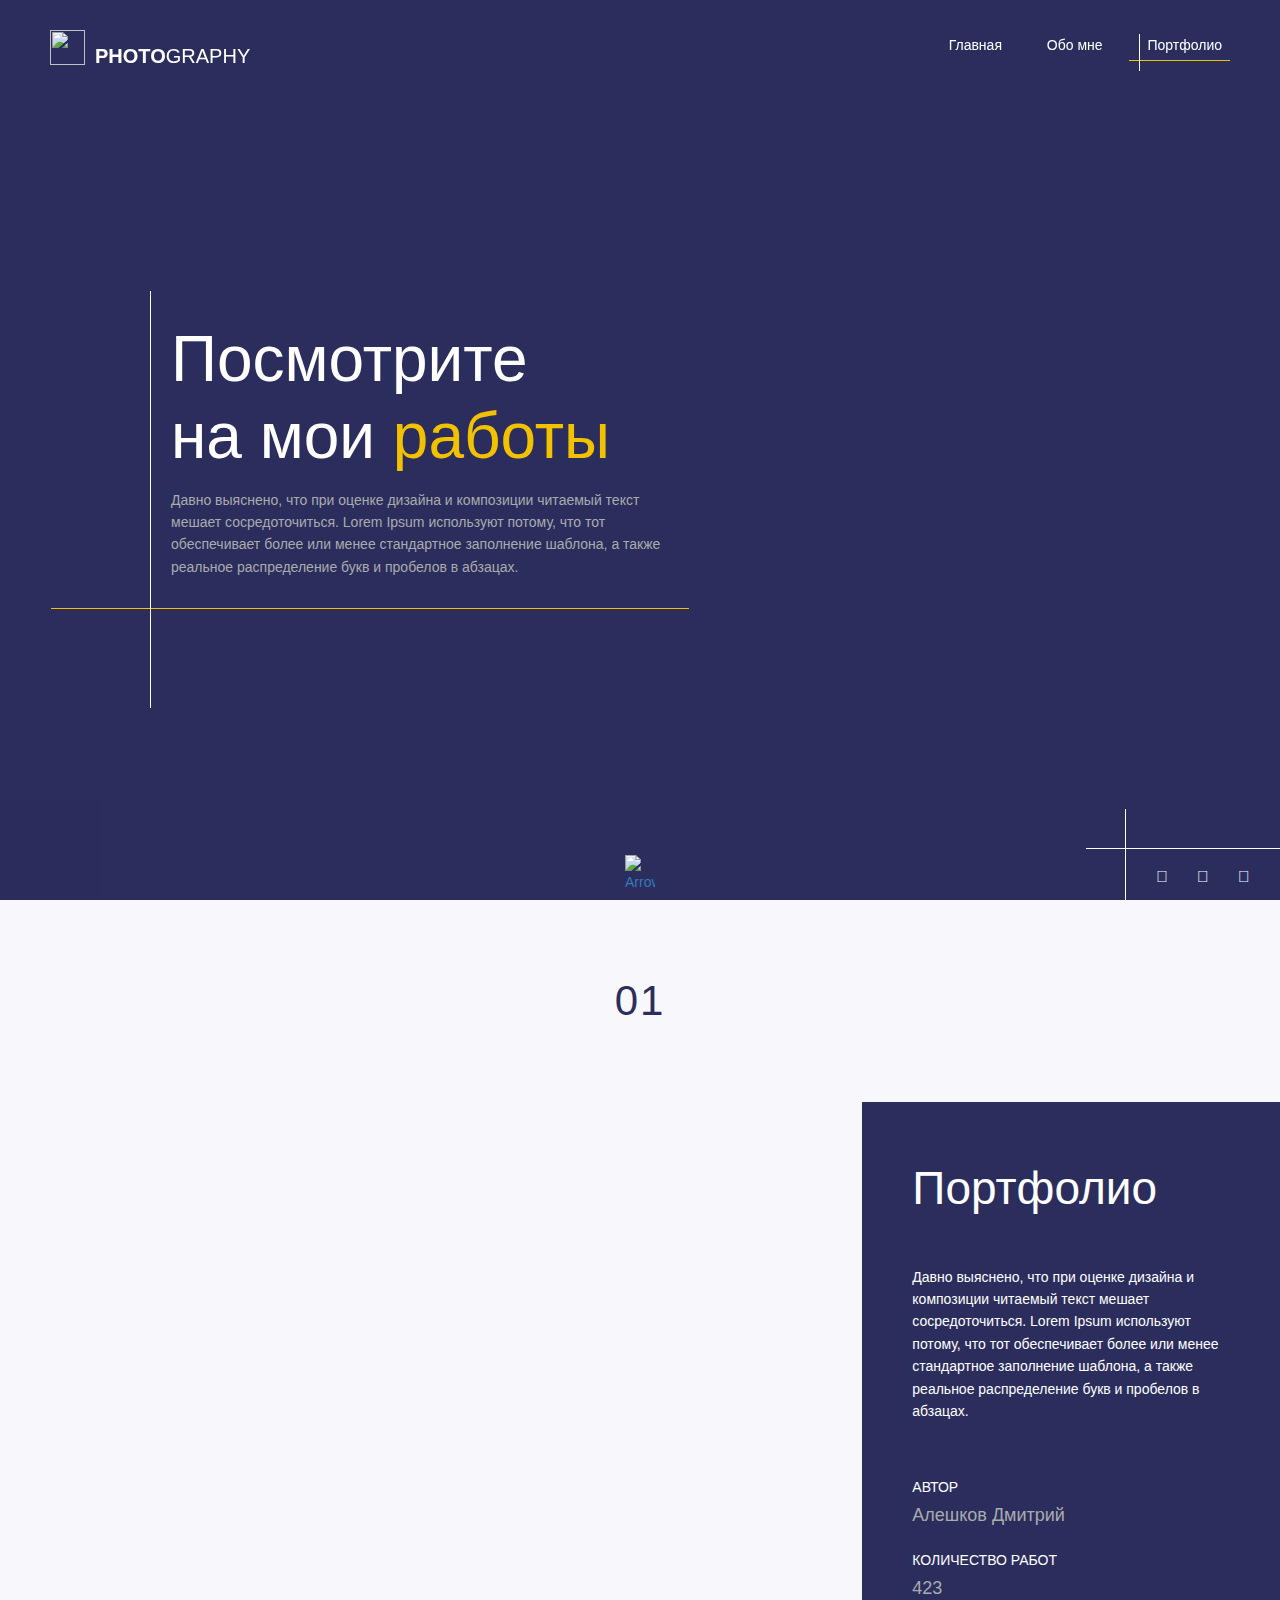
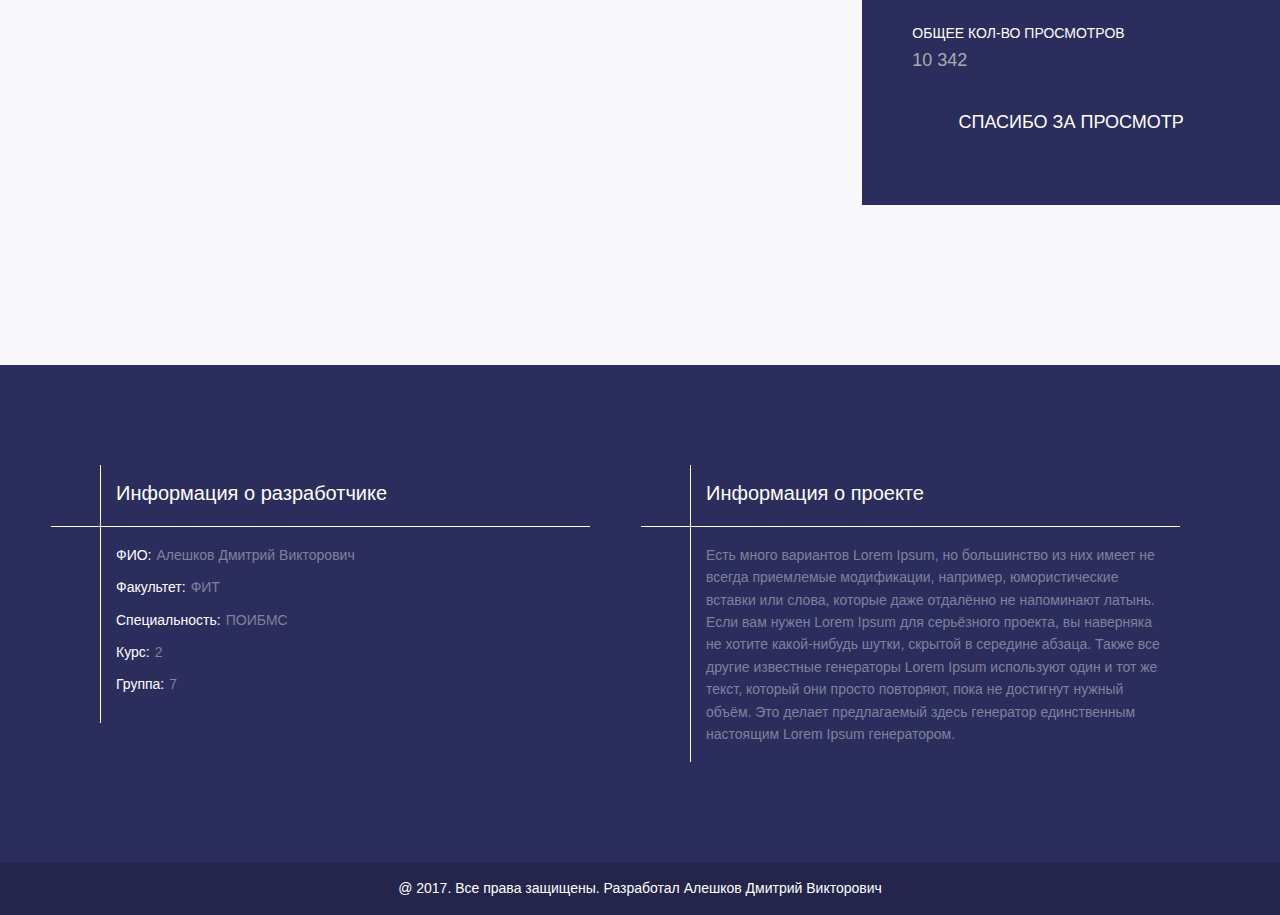
==== portfolio.html @ 5806a096 "fix v.1.0" ====
<!DOCTYPE html>
<html lang="en">
<head>
    <meta charset="UTF-8">
    <meta name="viewport"
          content="width=device-width, user-scalable=no, initial-scale=1.0, maximum-scale=1.0, minimum-scale=1.0">
    <meta http-equiv="X-UA-Compatible" content="ie=edge">
    <title>Photography - Портфолио</title>
<link href="./css/common.css" rel="stylesheet"><link href="./css/portfolio.css" rel="stylesheet"></head>
<body>

    <nav class="nav-menu-mobile">
        <ul id="nav-menu-mobile" class="menu top-nav top-nav-mobile">
            <li class="top-nav__item top-nav-mobile__item"><a class="top-nav__link top-nav-mobile__link" href="/photography">Главная</a></li>
            <li class="top-nav__item top-nav-mobile__item"><a class="top-nav__link top-nav-mobile__link" href="/photography/about-me.html">Обо мне</a></li>
            <li class="top-nav__item top-nav-mobile__item"><a class="top-nav__link top-nav-mobile__link active" href="/photography/portfolio.html">Портфолио</a></li>
        </ul>
    </nav>

    <div class="wrapper">
        <header class="top-line">
            <div class="logo">
                <img class="camera-icon img-responsive" src="images/camera.svg" alt="">
                <p class="logo__text"><span>Photo</span>graphy</p>
            </div>
            <ul class="top-nav hidden-xs">
                <li class="top-nav__item"><a class="top-nav__link" href="/photography">Главная</a></li>
                <li class="top-nav__item"><a class="top-nav__link" href="/photography/about-me.html">Обо мне</a></li>
                <li class="top-nav__item"><a class="top-nav__link active" href="/photography/portfolio.html">Портфолио</a></li>
            </ul>
            <a href="#menu" class="hamburger hamburger--collapse visible-xs">
                <span class="hamburger-box">
                    <span class="hamburger-inner"></span>
                </span>
            </a>
        </header>
        <section class="section s-home">
            <div class="home-preview">
                <h2 class="home-preview__title">Посмотрите<br>на мои <span>работы</span></h2>
                <p class="home-preview__description">Давно выяснено, что при оценке дизайна и композиции читаемый текст мешает сосредоточиться. Lorem Ipsum используют потому, что тот обеспечивает более или менее стандартное заполнение шаблона, а также реальное распределение букв и пробелов в абзацах.</p>
            </div>
            <span class="square square--1"></span>
            <span class="square square--2"></span>
            <span class="square square--3"></span>
            <a class="arrow-link" href="#"><img class="img-responsive" src="images/arrow.svg" alt="Arrow"></a>
            <ul class="s-home-social-list hidden-xs">
                <li class="s-home-social-list__item">
                    <a class="s-home-social-list__link" href="https://plus.google.com" target="_blank"><i class="icon-google"></i></a>
                </li>
                <li class="s-home-social-list__item">
                    <a class="s-home-social-list__link" href="https://www.behance.net" target="_blank"><i class="icon-behance"></i></a>
                </li>
                <li class="s-home-social-list__item">
                    <a class="s-home-social-list__link" href="https://ru.pinterest.com" target="_blank"><i class="icon-pinterest"></i></a>
                </li>
            </ul>
        </section>
        <div class="s-divider">
            <span class="s-divider__text s-divider__text--accent-1">01</span>
        </div>
        <section class="section s-portfolio s-columns s-columns--reverse">
            <div class="s-columns__item s-columns__item--1 s-columns__item--accent-1">
                <div class="s-sidebar">
                    <div class="s-sidebar__content">
                        <h4 class="s-sidebar__title">Портфолио</h4>
                        <p class="s-sidebar__description">Давно выяснено, что при оценке дизайна и композиции читаемый текст мешает сосредоточиться. Lorem Ipsum используют потому, что тот обеспечивает более или менее стандартное заполнение шаблона, а также реальное распределение букв и пробелов в абзацах.</p>
                        <ul class="s-sidebar-list">
                            <li class="s-sidebar-list__item">
                                <span>Автор</span><br>Алешков Дмитрий
                            </li>
                            <li class="s-sidebar-list__item">
                                <span>Количество работ</span><br>423
                            </li>
                            <li class="s-sidebar-list__item">
                                <span>Общее кол-во просмотров</span><br>10 342
                            </li>
                        </ul>
                    </div>
                    <p class="s-sidebar__thank-you">Спасибо за просмотр</p>
                </div>
            </div>
            <div class="s-columns__item s-columns__item--2">
                <div class="portfolio-grid" id="portfolio-grid">
                    <div class="portfolio-card">
                        <img class="portfolio-card__img img-responsive" src="images/fashion-thumb.jpg"/>
                        <div class="portfolio-card__cover">
                            <a class="portfolio-card__link" href="photography/images/ashion-thumb.jpg" target="_blank"></a>
                            <!--<h4 class="portfolio-card__title">Мода</h4>-->
                        </div>
                    </div>
                    <div class="portfolio-card">
                        <img class="portfolio-card__img img-responsive" src="images/tower-thumb.jpg"/>
                        <div class="portfolio-card__cover">
                            <a class="portfolio-card__link" href="photography/images/tower-thumb.jpg" target="_blank"></a>
                            <!--<h4 class="portfolio-card__title">Башни</h4>-->
                        </div>
                    </div>
                    <div class="portfolio-card">
                        <img class="portfolio-card__img img-responsive" src="images/nature-thumb.jpg"/>
                        <div class="portfolio-card__cover">
                            <a class="portfolio-card__link" href="photography/images/nature-thumb.jpg" target="_blank"></a>
                            <!--<h4 class="portfolio-card__title">Природа</h4>-->
                        </div>
                    </div>
                    <div class="portfolio-card">
                        <img class="portfolio-card__img img-responsive" src="images/auto-thumb.jpg"/>
                        <div class="portfolio-card__cover">
                            <a class="portfolio-card__link" href="photography/images/auto-thumb.jpg" target="_blank"></a>
                            <!--<h4 class="portfolio-card__title">Авто</h4>-->
                        </div>
                    </div>
                </div>
            </div>
        </section>
        <div class="s-divider"></div>
        <footer class="main-footer">
            <div class="main-footer-grid">
                <div class="main-footer-grid__column my-info">
                    <h5 class="main-footer-grid__title">Информация о разработчике</h5>
                    <div class="main-footer-grid__content info-table-wrapper"></div>
                </div>
                <div class="main-footer-grid__column popular-post">
                    <h5 class="main-footer-grid__title">Информация о проекте</h5>
                    <div class="main-footer-grid__content">Есть много вариантов Lorem Ipsum, но большинство из них имеет не всегда приемлемые модификации, например, юмористические вставки или слова, которые даже отдалённо не напоминают латынь. Если вам нужен Lorem Ipsum для серьёзного проекта, вы наверняка не хотите какой-нибудь шутки, скрытой в середине абзаца. Также все другие известные генераторы Lorem Ipsum используют один и тот же текст, который они просто повторяют, пока не достигнут нужный объём. Это делает предлагаемый здесь генератор единственным настоящим Lorem Ipsum генератором.</div>
                </div>
            </div>
            <p class="main-footer__copyright">
                @ 2017. Все права защищены. Разработал Алешков Дмитрий Викторович
            </p>
        </footer>
    </div>

    <!-- Yandex.Metrika counter -->
    <script type="text/javascript" >
        (function (d, w, c) {
            (w[c] = w[c] || []).push(function() {
                try {
                    w.yaCounter46382673 = new Ya.Metrika({
                        id:46382673,
                        clickmap:true,
                        trackLinks:true,
                        accurateTrackBounce:true
                    });
                } catch(e) { }
            });

            var n = d.getElementsByTagName("script")[0],
                s = d.createElement("script"),
                f = function () { n.parentNode.insertBefore(s, n); };
            s.type = "text/javascript";
            s.async = true;
            s.src = "https://mc.yandex.ru/metrika/watch.js";

            if (w.opera === "[object Opera]") {
                d.addEventListener("DOMContentLoaded", f, false);
            } else { f(); }
        })(document, window, "yandex_metrika_callbacks");
    </script>
    <noscript><div><img src="https://mc.yandex.ru/watch/46382673" style="position:absolute; left:-9999px;" alt="" /></div></noscript>
    <!-- /Yandex.Metrika counter -->
<script type="text/javascript" src="js/common.js"></script><script type="text/javascript" src="js/portfolio.js"></script></body>
</html>
---- css/common.css ----
@font-face {
  font-family: "Roboto";
  font-style: normal;
  font-weight: normal;
  src: url(../fonts/roboto.woff2) format("woff2"), url(../fonts/roboto.woff) format("woff"), url(../fonts/roboto.ttf) format("truetype"); }

@font-face {
  font-family: "PlayfairDisplay";
  font-style: normal;
  font-weight: normal;
  src: url(../fonts/PlayfairDisplay-Regular.eot?#iefix) format("embedded-opentype"), url(../fonts/PlayfairDisplay-Regular.woff) format("woff"), url(../fonts/PlayfairDisplay-Regular.ttf) format("truetype"); }

@font-face {
  font-family: "Icomoon";
  font-style: normal;
  font-weight: normal;
  src: url(../fonts/Icomoon.eot?#iefix) format("embedded-opentype"), url(../fonts/Icomoon.woff) format("woff"), url(../fonts/Icomoon.ttf) format("truetype"); }

[class^="icon-"], [class*=" icon-"] {
  /* use !important to prevent issues with browser extensions that change fonts */
  font-family: 'Icomoon', sans-serif !important;
  speak: none;
  font-style: normal;
  font-weight: normal;
  font-variant: normal;
  text-transform: none;
  line-height: 1;
  /* Better Font Rendering =========== */
  -webkit-font-smoothing: antialiased;
  -moz-osx-font-smoothing: grayscale; }

.icon-google:before {
  content: "\E901"; }

.icon-pinterest:before {
  content: "\E903"; }

.icon-behance:before {
  content: "\E900"; }
/*!
 * Bootstrap v3.3.7 (http://getbootstrap.com)
 * Copyright 2011-2017 Twitter, Inc.
 * Licensed under MIT (https://github.com/twbs/bootstrap/blob/master/LICENSE)
 */

/*!
 * Generated using the Bootstrap Customizer (https://getbootstrap.com/docs/3.3/customize/?id=1fc1ee2d80e58cf3997ba8a7b591a52f)
 * Config saved to config.json and https://gist.github.com/1fc1ee2d80e58cf3997ba8a7b591a52f
 */
/*!
 * Bootstrap v3.3.7 (http://getbootstrap.com)
 * Copyright 2011-2016 Twitter, Inc.
 * Licensed under MIT (https://github.com/twbs/bootstrap/blob/master/LICENSE)
 */
/*! normalize.css v3.0.3 | MIT License | github.com/necolas/normalize.css */
html {
  font-family: sans-serif;
  -ms-text-size-adjust: 100%;
  -webkit-text-size-adjust: 100%;
}
body {
  margin: 0;
}
article,
aside,
details,
figcaption,
figure,
footer,
header,
hgroup,
main,
menu,
nav,
section,
summary {
  display: block;
}
audio,
canvas,
progress,
video {
  display: inline-block;
  vertical-align: baseline;
}
audio:not([controls]) {
  display: none;
  height: 0;
}
[hidden],
template {
  display: none;
}
a {
  background-color: transparent;
}
a:active,
a:hover {
  outline: 0;
}
abbr[title] {
  border-bottom: 1px dotted;
}
b,
strong {
  font-weight: bold;
}
dfn {
  font-style: italic;
}
h1 {
  font-size: 2em;
  margin: 0.67em 0;
}
mark {
  background: #ff0;
  color: #000;
}
small {
  font-size: 80%;
}
sub,
sup {
  font-size: 75%;
  line-height: 0;
  position: relative;
  vertical-align: baseline;
}
sup {
  top: -0.5em;
}
sub {
  bottom: -0.25em;
}
img {
  border: 0;
}
svg:not(:root) {
  overflow: hidden;
}
figure {
  margin: 1em 40px;
}
hr {
  -webkit-box-sizing: content-box;
  -moz-box-sizing: content-box;
  box-sizing: content-box;
  height: 0;
}
pre {
  overflow: auto;
}
code,
kbd,
pre,
samp {
  font-family: monospace, monospace;
  font-size: 1em;
}
button,
input,
optgroup,
select,
textarea {
  color: inherit;
  font: inherit;
  margin: 0;
}
button {
  overflow: visible;
}
button,
select {
  text-transform: none;
}
button,
html input[type="button"],
input[type="reset"],
input[type="submit"] {
  -webkit-appearance: button;
  cursor: pointer;
}
button[disabled],
html input[disabled] {
  cursor: default;
}
button::-moz-focus-inner,
input::-moz-focus-inner {
  border: 0;
  padding: 0;
}
input {
  line-height: normal;
}
input[type="checkbox"],
input[type="radio"] {
  -webkit-box-sizing: border-box;
  -moz-box-sizing: border-box;
  box-sizing: border-box;
  padding: 0;
}
input[type="number"]::-webkit-inner-spin-button,
input[type="number"]::-webkit-outer-spin-button {
  height: auto;
}
input[type="search"] {
  -webkit-appearance: textfield;
  -webkit-box-sizing: content-box;
  -moz-box-sizing: content-box;
  box-sizing: content-box;
}
input[type="search"]::-webkit-search-cancel-button,
input[type="search"]::-webkit-search-decoration {
  -webkit-appearance: none;
}
fieldset {
  border: 1px solid #c0c0c0;
  margin: 0 2px;
  padding: 0.35em 0.625em 0.75em;
}
legend {
  border: 0;
  padding: 0;
}
textarea {
  overflow: auto;
}
optgroup {
  font-weight: bold;
}
table {
  border-collapse: collapse;
  border-spacing: 0;
}
td,
th {
  padding: 0;
}
* {
  -webkit-box-sizing: border-box;
  -moz-box-sizing: border-box;
  box-sizing: border-box;
}
*:before,
*:after {
  -webkit-box-sizing: border-box;
  -moz-box-sizing: border-box;
  box-sizing: border-box;
}
html {
  font-size: 10px;
  -webkit-tap-highlight-color: rgba(0, 0, 0, 0);
}
body {
  font-family: "Helvetica Neue", Helvetica, Arial, sans-serif;
  font-size: 14px;
  line-height: 1.42857143;
  color: #333333;
  background-color: #ffffff;
}
input,
button,
select,
textarea {
  font-family: inherit;
  font-size: inherit;
  line-height: inherit;
}
a {
  color: #337ab7;
  text-decoration: none;
}
a:focus {
  outline: 5px auto -webkit-focus-ring-color;
  outline-offset: -2px;
}
figure {
  margin: 0;
}
img {
  vertical-align: middle;
}
.img-responsive {
  display: block;
  max-width: 100%;
  height: auto;
}
.img-rounded {
  border-radius: 6px;
}
.img-thumbnail {
  padding: 4px;
  line-height: 1.42857143;
  background-color: #ffffff;
  border: 1px solid #dddddd;
  border-radius: 4px;
  -webkit-transition: all 0.2s ease-in-out;
  -o-transition: all 0.2s ease-in-out;
  transition: all 0.2s ease-in-out;
  display: inline-block;
  max-width: 100%;
  height: auto;
}
.img-circle {
  border-radius: 50%;
}
hr {
  margin-top: 20px;
  margin-bottom: 20px;
  border: 0;
  border-top: 1px solid #eeeeee;
}
.sr-only {
  position: absolute;
  width: 1px;
  height: 1px;
  margin: -1px;
  padding: 0;
  overflow: hidden;
  clip: rect(0, 0, 0, 0);
  border: 0;
}
.sr-only-focusable:active,
.sr-only-focusable:focus {
  position: static;
  width: auto;
  height: auto;
  margin: 0;
  overflow: visible;
  clip: auto;
}
[role="button"] {
  cursor: pointer;
}
.clearfix:before,
.clearfix:after {
  content: " ";
  display: table;
}
.clearfix:after {
  clear: both;
}
.center-block {
  display: block;
  margin-left: auto;
  margin-right: auto;
}
.pull-right {
  float: right !important;
}
.pull-left {
  float: left !important;
}
.hide {
  display: none !important;
}
.show {
  display: block !important;
}
.invisible {
  visibility: hidden;
}
.text-hide {
  font: 0/0 a;
  color: transparent;
  text-shadow: none;
  background-color: transparent;
  border: 0;
}
.hidden {
  display: none !important;
}
.affix {
  position: fixed;
}
@-ms-viewport {
  width: device-width;
}
.visible-xs,
.visible-sm,
.visible-md,
.visible-lg {
  display: none !important;
}
.visible-xs-block,
.visible-xs-inline,
.visible-xs-inline-block,
.visible-sm-block,
.visible-sm-inline,
.visible-sm-inline-block,
.visible-md-block,
.visible-md-inline,
.visible-md-inline-block,
.visible-lg-block,
.visible-lg-inline,
.visible-lg-inline-block {
  display: none !important;
}
@media (max-width: 767px) {
  .visible-xs {
    display: block !important;
  }
  table.visible-xs {
    display: table !important;
  }
  tr.visible-xs {
    display: table-row !important;
  }
  th.visible-xs,
  td.visible-xs {
    display: table-cell !important;
  }
}
@media (max-width: 767px) {
  .visible-xs-block {
    display: block !important;
  }
}
@media (max-width: 767px) {
  .visible-xs-inline {
    display: inline !important;
  }
}
@media (max-width: 767px) {
  .visible-xs-inline-block {
    display: inline-block !important;
  }
}
@media (min-width: 768px) and (max-width: 991px) {
  .visible-sm {
    display: block !important;
  }
  table.visible-sm {
    display: table !important;
  }
  tr.visible-sm {
    display: table-row !important;
  }
  th.visible-sm,
  td.visible-sm {
    display: table-cell !important;
  }
}
@media (min-width: 768px) and (max-width: 991px) {
  .visible-sm-block {
    display: block !important;
  }
}
@media (min-width: 768px) and (max-width: 991px) {
  .visible-sm-inline {
    display: inline !important;
  }
}
@media (min-width: 768px) and (max-width: 991px) {
  .visible-sm-inline-block {
    display: inline-block !important;
  }
}
@media (min-width: 992px) and (max-width: 1199px) {
  .visible-md {
    display: block !important;
  }
  table.visible-md {
    display: table !important;
  }
  tr.visible-md {
    display: table-row !important;
  }
  th.visible-md,
  td.visible-md {
    display: table-cell !important;
  }
}
@media (min-width: 992px) and (max-width: 1199px) {
  .visible-md-block {
    display: block !important;
  }
}
@media (min-width: 992px) and (max-width: 1199px) {
  .visible-md-inline {
    display: inline !important;
  }
}
@media (min-width: 992px) and (max-width: 1199px) {
  .visible-md-inline-block {
    display: inline-block !important;
  }
}
@media (min-width: 1200px) {
  .visible-lg {
    display: block !important;
  }
  table.visible-lg {
    display: table !important;
  }
  tr.visible-lg {
    display: table-row !important;
  }
  th.visible-lg,
  td.visible-lg {
    display: table-cell !important;
  }
}
@media (min-width: 1200px) {
  .visible-lg-block {
    display: block !important;
  }
}
@media (min-width: 1200px) {
  .visible-lg-inline {
    display: inline !important;
  }
}
@media (min-width: 1200px) {
  .visible-lg-inline-block {
    display: inline-block !important;
  }
}
@media (max-width: 767px) {
  .hidden-xs {
    display: none !important;
  }
}
@media (min-width: 768px) and (max-width: 991px) {
  .hidden-sm {
    display: none !important;
  }
}
@media (min-width: 992px) and (max-width: 1199px) {
  .hidden-md {
    display: none !important;
  }
}
@media (min-width: 1200px) {
  .hidden-lg {
    display: none !important;
  }
}
.visible-print {
  display: none !important;
}
@media print {
  .visible-print {
    display: block !important;
  }
  table.visible-print {
    display: table !important;
  }
  tr.visible-print {
    display: table-row !important;
  }
  th.visible-print,
  td.visible-print {
    display: table-cell !important;
  }
}
.visible-print-block {
  display: none !important;
}
@media print {
  .visible-print-block {
    display: block !important;
  }
}
.visible-print-inline {
  display: none !important;
}
@media print {
  .visible-print-inline {
    display: inline !important;
  }
}
.visible-print-inline-block {
  display: none !important;
}
@media print {
  .visible-print-inline-block {
    display: inline-block !important;
  }
}
@media print {
  .hidden-print {
    display: none !important;
  }
}
body, html {
  font-size: 14px;
  min-width: 320px;
  position: relative;
  line-height: 1.6;
  font-family: "Roboto", sans-serif;
  font-weight: normal;
  overflow-x: hidden;
  background-color: #fff;
  color: #80819D; }

.clearfix:before,
.clearfix:after {
  content: " ";
  display: table;
  clear: both; }

.img-responsive {
  display: block;
  width: 100%;
  height: auto; }

.no-padding {
  padding: 0; }

.center {
  text-align: center; }

.section {
  position: relative;
  background-color: #f7f7fc; }

.s-divider {
  text-align: center;
  padding: 80px;
  background-color: #f7f7fc; }
  .s-divider__text {
    font-family: "PlayfairDisplay", sans-serif;
    position: relative;
    font-size: 42px;
    line-height: 1;
    letter-spacing: 2px; }
    .s-divider__text--accent-1 {
      color: #2B2D5C; }
    .s-divider__text--accent-2 {
      color: #F2C200; }

.s-columns {
  display: flex;
  flex-flow: row wrap; }
  .s-columns--reverse {
    flex-direction: row-reverse; }
  .s-columns__item--1 {
    flex-basis: 400px;
    flex-grow: 1; }
  .s-columns__item--2 {
    flex-basis: 650px;
    flex-grow: 12; }
  .s-columns__item--image {
    flex-basis: 400px;
    flex-grow: 6; }
  .s-columns__item--accent-1 {
    background-color: #2B2D5C; }
    .s-columns__item--accent-1 .s-sidebar-list__item {
      color: #aaabae; }
  .s-columns__item--accent-2 {
    background-color: #F2C200; }
    .s-columns__item--accent-2 .s-sidebar-list__item {
      color: #e9e9e9; }

.s-sidebar {
  display: flex;
  flex-flow: column wrap;
  padding: 50px;
  color: #fff;
  height: 100%; }
  .s-sidebar__content {
    flex-grow: 1; }
  .s-sidebar__title {
    font-family: "PlayfairDisplay", sans-serif;
    font-size: 46px;
    font-weight: 400;
    color: #fff;
    margin-top: 0;
    margin-bottom: 40px; }
  .s-sidebar .btn {
    margin-top: 50px;
    align-self: center; }
  .s-sidebar__thank-you {
    text-align: center;
    text-transform: uppercase;
    font-size: 18px; }

.s-sidebar-list {
  margin: 50px 0 0;
  padding: 0; }
  .s-sidebar-list__item {
    list-style-type: none;
    font-size: 18px;
    margin-bottom: 15px; }
    .s-sidebar-list__item span {
      text-transform: uppercase;
      color: #fff;
      margin-bottom: 5px;
      font-size: 1rem; }

.s-content {
  padding: 50px; }

.hamburger {
  height: 26px;
  transition-property: opacity, filter;
  transition-duration: .15s;
  transition-timing-function: linear;
  margin-top: -2px; }

.hamburger-box {
  width: 30px;
  height: 24px;
  display: inline-block;
  position: relative; }

.hamburger-inner {
  display: block;
  top: 50%; }

.hamburger-inner, .hamburger-inner::after, .hamburger-inner::before {
  width: 30px;
  height: 2px;
  background-color: #fff;
  border-radius: 2px;
  position: absolute;
  transition-property: transform;
  transition-duration: .15s;
  transition-timing-function: ease; }

.hamburger-inner::after, .hamburger-inner::before {
  content: "";
  display: block; }

.hamburger-inner::before {
  top: -10px; }

.hamburger-inner::after {
  bottom: -10px; }

.hamburger--collapse .hamburger-inner {
  top: auto;
  bottom: 0;
  transition-duration: .15s;
  transition-delay: .15s;
  transition-timing-function: cubic-bezier(0.55, 0.055, 0.675, 0.19); }

.hamburger--collapse .hamburger-inner::after {
  top: -20px;
  transition: top 0.3s 0.3s cubic-bezier(0.33333, 0.66667, 0.66667, 1), opacity 0.1s linear; }

.hamburger--collapse .hamburger-inner::before {
  transition: top 0.12s 0.3s cubic-bezier(0.33333, 0.66667, 0.66667, 1), transform 0.15s cubic-bezier(0.55, 0.055, 0.675, 0.19); }

.hamburger--collapse.is-active .hamburger-inner {
  transform: translate3d(0, -10px, 0) rotate(-45deg);
  transition-delay: .32s;
  transition-timing-function: cubic-bezier(0.215, 0.61, 0.355, 1); }

.hamburger--collapse.is-active .hamburger-inner::after {
  top: 0;
  opacity: 0;
  transition: top 0.3s cubic-bezier(0.33333, 0, 0.66667, 0.33333), opacity 0.1s 0.27s linear; }

.hamburger--collapse.is-active .hamburger-inner::before {
  top: 0;
  transform: rotate(-90deg);
  transition: top 0.12s 0.18s cubic-bezier(0.33333, 0, 0.66667, 0.33333), transform 0.15s 0.42s cubic-bezier(0.215, 0.61, 0.355, 1); }

.s-home {
  display: flex;
  align-items: center;
  height: 100vh;
  background: #2B2D5C url(../images/bgImage.jpg) right bottom/cover no-repeat;
  color: #fff;
  margin: 0;
  padding: 0 150px; }

.top-line {
  position: fixed;
  top: 15px;
  left: 0;
  width: 100%;
  height: 65px;
  z-index: 999;
  padding: 0 50px;
  background-color: transparent;
  transition: .25s top linear, .25s background-color linear;
  display: flex;
  justify-content: space-between;
  align-items: center; }
  .top-line.active {
    background-color: #23254b;
    top: 0; }
    .top-line.active .logo__text {
      font-size: 16px;
      bottom: 10.5px; }

.logo {
  position: relative; }
  .logo .camera-icon {
    width: 35px;
    height: 35px; }
  .logo__text {
    position: absolute;
    bottom: 0;
    left: 45px;
    text-transform: uppercase;
    font-weight: 300;
    color: #fff;
    font-size: 20px;
    line-height: 1;
    margin: 0 0 -1px;
    transition: .25s bottom linear, .25s font-size linear; }
    .logo__text span {
      font-weight: 600; }

.top-nav {
  margin: 0;
  padding: 0; }
  .top-nav__item {
    display: inline-block;
    list-style-type: none;
    margin-right: 25px; }
    .top-nav__item:last-of-type {
      margin-right: 0; }
  .top-nav__link {
    position: relative;
    display: inline-block;
    color: #fff;
    padding: 0 8px 5px; }
    .top-nav__link.active:before, .top-nav__link:hover:before {
      content: '';
      position: absolute;
      bottom: 0;
      right: 0;
      width: calc(100% + 10px);
      height: 1px;
      background-color: #F2C200; }
    .top-nav__link.active:after, .top-nav__link:hover:after {
      content: '';
      position: absolute;
      left: 0;
      top: 0;
      height: calc(100% + 10px);
      width: 1px;
      background-color: #fff; }

.top-nav-mobile {
  display: none;
  position: fixed;
  z-index: 1000;
  top: 65px;
  left: 0;
  width: 100%;
  background-color: #2B2D5C;
  padding: 50px 20px; }
  .top-nav-mobile__item {
    display: block;
    text-align: center;
    padding: 20px 0;
    margin: 0; }

.home-preview {
  width: 55%;
  position: relative;
  border-left: 1px solid #fff;
  border-bottom: 1px solid #F2C200;
  padding: 0 20px;
  z-index: 2; }
  .home-preview:after, .home-preview:before {
    content: '';
    position: absolute;
    z-index: 2; }
  .home-preview:after {
    left: -1px;
    bottom: -100px;
    height: 100px;
    width: 1px;
    background-color: #fff; }
  .home-preview:before {
    bottom: -1px;
    left: -100px;
    width: 100px;
    height: 1px;
    background-color: #F2C200; }
  .home-preview__title {
    font-family: "PlayfairDisplay", sans-serif;
    font-weight: 300;
    font-size: 4.571em;
    line-height: 1.2;
    margin: 0;
    padding-top: 30px; }
    .home-preview__title span {
      color: #F2C200; }
  .home-preview__description {
    color: #aaabae;
    margin-bottom: 0;
    padding-bottom: 30px; }

.square {
  position: absolute; }
  .square--1 {
    left: 0;
    bottom: 100px;
    width: 50px;
    height: 50px;
    background-color: rgba(43, 45, 92, 0.3); }
  .square--2 {
    left: 0;
    bottom: 0;
    width: 100px;
    height: 100px;
    background-color: rgba(43, 45, 92, 0.7); }
  .square--3 {
    left: 100px;
    bottom: 0;
    width: 50px;
    height: 50px;
    background-color: rgba(43, 45, 92, 0.3); }

.arrow-link {
  position: absolute;
  z-index: 2;
  width: 30px;
  height: 30px;
  bottom: 15px;
  left: calc(50% - 15px);
  transition: .25s all linear; }

.s-home-social-list {
  position: absolute;
  bottom: 0;
  right: 0;
  padding: 15px 30px 10px;
  margin: 0;
  border-top: 1px solid #fff;
  border-left: 1px solid #fff; }
  .s-home-social-list:before, .s-home-social-list:after {
    content: '';
    position: absolute;
    background-color: #fff; }
  .s-home-social-list:before {
    top: -40px;
    left: -1px;
    width: 1px;
    height: 40px; }
  .s-home-social-list:after {
    top: -1px;
    left: -40px;
    height: 1px;
    width: 40px; }
  .s-home-social-list__item {
    display: inline-block;
    list-style-type: none;
    margin-right: 25px; }
    .s-home-social-list__item:last-of-type {
      margin-right: 0; }
  .s-home-social-list__link {
    display: inline-block;
    color: #fff;
    font-size: 16px;
    transition: .25s color linear; }
    .s-home-social-list__link:hover {
      color: #F2C200; }

.btn {
  position: relative;
  display: inline-block;
  padding: 15px 30px 13px;
  border-radius: 100px;
  text-transform: uppercase;
  line-height: 1;
  font-size: 12px;
  letter-spacing: 1px; }
  .btn--accent-1 {
    border: 2px solid #2B2D5C;
    color: #2B2D5C; }
  .btn--accent-2 {
    border: 2px solid #F2C200;
    color: #F2C200; }
  .btn--white {
    border: 2px solid #fff;
    color: #fff; }

.main-footer {
  position: relative;
  background-color: #2B2D5C; }
  .main-footer__copyright {
    padding: 15px;
    margin: 0;
    background-color: #23254b;
    color: #fff;
    text-align: center; }

.main-footer-grid {
  display: flex;
  flex-flow: row wrap;
  padding: 50px 100px 100px;
  margin: 0 -50px; }
  .main-footer-grid__column {
    flex: 1 1 400px;
    padding: 0 50px;
    margin-top: 50px; }
  .main-footer-grid__title {
    font-size: 20px;
    color: #fff;
    font-weight: 400;
    border-bottom: 1px solid #fff;
    border-left: 1px solid #fff;
    padding: 12px 15px 17px;
    margin: 0; }
  .main-footer-grid__content {
    position: relative;
    color: #80819D;
    border-left: 1px solid #fff;
    padding: 17px 15px 17px; }
    .main-footer-grid__content:before {
      content: '';
      position: absolute;
      top: -1px;
      left: -50px;
      width: 50px;
      height: 1px;
      background-color: #fff; }

.info-table span {
  display: inline-block;
  color: #fff;
  margin-right: 5px;
  margin-bottom: 10px; }

/*==========  Desktop First  ==========*/
@media only screen and (max-width: 1200px) {
  /**/ }

/* Medium Devices, Desktops */
@media only screen and (max-width: 992px) {
  .s-home {
    padding: 0 80px; }
  .main-footer-grid {
    padding: 50px 80px 100px; }
  .top-line {
    padding: 30px 80px; }
    .top-line.active {
      background-color: #2B2D5C;
      padding: 30px 80px; } }

/* Small Devices, Tablets */
@media only screen and (max-width: 768px) {
  .s-home {
    padding: 0 30px; }
  .main-footer-grid {
    padding: 50px 30px 100px; }
    .main-footer-grid__content:before {
      display: none; }
  .top-line {
    padding: 15px 30px; }
    .top-line.active {
      background-color: #2B2D5C;
      padding: 15px 30px; }
  .home-preview {
    width: 100%; }
    .home-preview:before {
      display: none; } }

/* Extra Small Devices, Phones */
@media only screen and (max-width: 480px) {
  .s-home {
    padding: 0 20px; }
  .main-footer-grid {
    padding: 50px 20px 100px; }
  .top-line {
    padding: 15px 20px; }
    .top-line.active {
      background-color: #2B2D5C;
      padding: 15px 20px; } }

/* Custom, iPhone Retina */
@media only screen and (max-width: 320px) {
  /**/ }

/*==========  Mobile First  ==========*/
/* Custom, iPhone Retina */
@media only screen and (min-width: 320px) {
  /**/ }

/* Extra Small Devices, Phones */
@media only screen and (min-width: 480px) {
  /**/ }

/* Small Devices, Tablets */
@media only screen and (min-width: 768px) {
  /**/ }

/* Medium Devices, Desktops */
@media only screen and (min-width: 992px) {
  /**/ }

/* Large Devices, Wide Screens */
@media only screen and (min-width: 1200px) {
  /**/ }
/*!
 * Justified Gallery - v3.6.4
 * http://miromannino.github.io/Justified-Gallery/
 * Copyright (c) 2016 Miro Mannino
 * Licensed under the MIT license.
 */
.justified-gallery {
  width: 100%;
  position: relative;
  overflow: hidden;
}
.justified-gallery > a,
.justified-gallery > div,
.justified-gallery > figure {
  position: absolute;
  display: inline-block;
  overflow: hidden;
  /* background: #888888; To have gray placeholders while the gallery is loading with waitThumbnailsLoad = false */
  filter: "alpha(opacity=10)";
  opacity: 0.1;
  margin: 0;
  padding: 0;
}
.justified-gallery > a > img,
.justified-gallery > div > img,
.justified-gallery > figure > img,
.justified-gallery > a > a > img,
.justified-gallery > div > a > img,
.justified-gallery > figure > a > img {
  position: absolute;
  top: 50%;
  left: 50%;
  margin: 0;
  padding: 0;
  border: none;
  filter: "alpha(opacity=0)";
  opacity: 0;
}
.justified-gallery > a > .caption,
.justified-gallery > div > .caption,
.justified-gallery > figure > .caption {
  display: none;
  position: absolute;
  bottom: 0;
  padding: 5px;
  background-color: #000000;
  left: 0;
  right: 0;
  margin: 0;
  color: white;
  font-size: 12px;
  font-weight: 300;
  font-family: sans-serif;
}
.justified-gallery > a > .caption.caption-visible,
.justified-gallery > div > .caption.caption-visible,
.justified-gallery > figure > .caption.caption-visible {
  display: initial;
  filter: "alpha(opacity=70)";
  opacity: 0.7;
  -webkit-transition: opacity 500ms ease-in;
  -moz-transition: opacity 500ms ease-in;
  -o-transition: opacity 500ms ease-in;
  transition: opacity 500ms ease-in;
}
.justified-gallery > .entry-visible {
  filter: "alpha(opacity=100)";
  opacity: 1;
  background: none;
}
.justified-gallery > .entry-visible > img,
.justified-gallery > .entry-visible > a > img {
  filter: "alpha(opacity=100)";
  opacity: 1;
  -webkit-transition: opacity 500ms ease-in;
  -moz-transition: opacity 500ms ease-in;
  -o-transition: opacity 500ms ease-in;
  transition: opacity 500ms ease-in;
}
.justified-gallery > .jg-filtered {
  display: none;
}
.justified-gallery > .spinner {
  position: absolute;
  bottom: 0;
  margin-left: -24px;
  padding: 10px 0 10px 0;
  left: 50%;
  filter: "alpha(opacity=100)";
  opacity: 1;
  overflow: initial;
}
.justified-gallery > .spinner > span {
  display: inline-block;
  filter: "alpha(opacity=0)";
  opacity: 0;
  width: 8px;
  height: 8px;
  margin: 0 4px 0 4px;
  background-color: #000;
  border-radius: 6px;
}
---- css/portfolio.css ----
body, html {
  font-size: 14px;
  min-width: 320px;
  position: relative;
  line-height: 1.6;
  font-family: "Roboto", sans-serif;
  font-weight: normal;
  overflow-x: hidden;
  background-color: #fff;
  color: #80819D; }

.clearfix:before,
.clearfix:after {
  content: " ";
  display: table;
  clear: both; }

.img-responsive {
  display: block;
  width: 100%;
  height: auto; }

.no-padding {
  padding: 0; }

.center {
  text-align: center; }

.s-home {
  background: #2B2D5C url(../images/partfolioBG.jpg) right bottom/cover no-repeat; }

.portfolio-card {
  overflow: hidden;
  position: relative; }
  .portfolio-card:hover .portfolio-card__cover {
    opacity: 1; }
  .portfolio-card__cover {
    position: absolute;
    display: flex;
    flex-direction: column;
    justify-content: flex-end;
    top: 0;
    left: 0;
    width: 100%;
    height: 100%;
    background: rgba(43, 45, 92, 0.8) url(../images/plus.svg) center center/60px 60px no-repeat;
    opacity: 0;
    transition: .25s all ease;
    padding: 20px 0; }
  .portfolio-card__link {
    position: absolute;
    display: inline-block;
    width: 100%;
    height: 100%;
    z-index: 1; }
  .portfolio-card__title {
    align-self: center;
    margin: 0;
    text-transform: uppercase;
    color: #fff;
    border-bottom: 1px solid #F2C200;
    padding: 0 15px; }

.justified-gallery > .entry-visible > img,
.justified-gallery > .entry-visible > a > img {
  transition: .4s filter ease, .4s transform ease, opacity 500ms ease-in; }

/*==========  Desktop First  ==========*/
@media only screen and (max-width: 1200px) {
  /**/ }

/* Medium Devices, Desktops */
@media only screen and (max-width: 992px) {
  .s-about-me-content {
    padding: 80px; } }

/* Small Devices, Tablets */
@media only screen and (max-width: 768px) {
  .s-about-me-content {
    padding: 30px; }
  .s-sidebar {
    padding: 30px; }
  .s-content {
    padding: 30px; } }

/* Extra Small Devices, Phones */
@media only screen and (max-width: 480px) {
  .s-home {
    padding: 0 20px; }
  .top-line {
    padding: 15px 20px; } }

/* Custom, iPhone Retina */
@media only screen and (max-width: 320px) {
  /**/ }
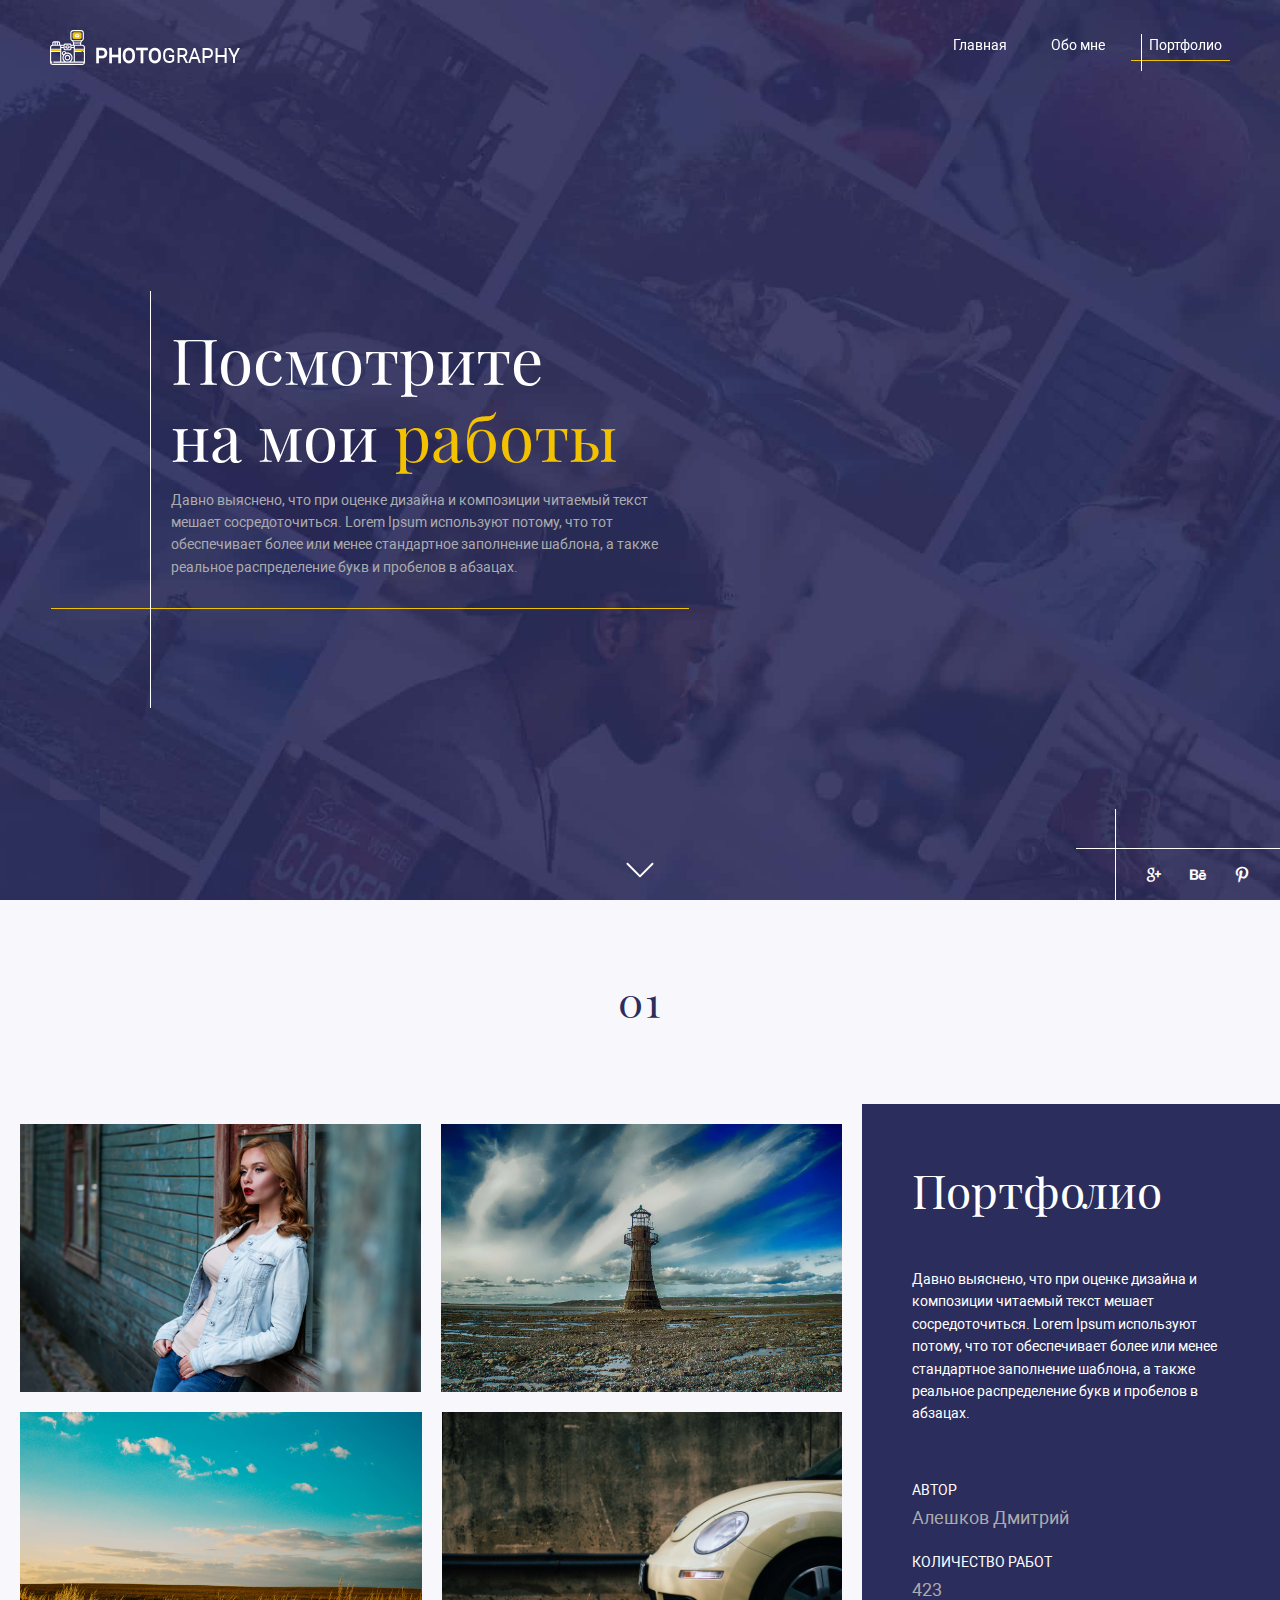
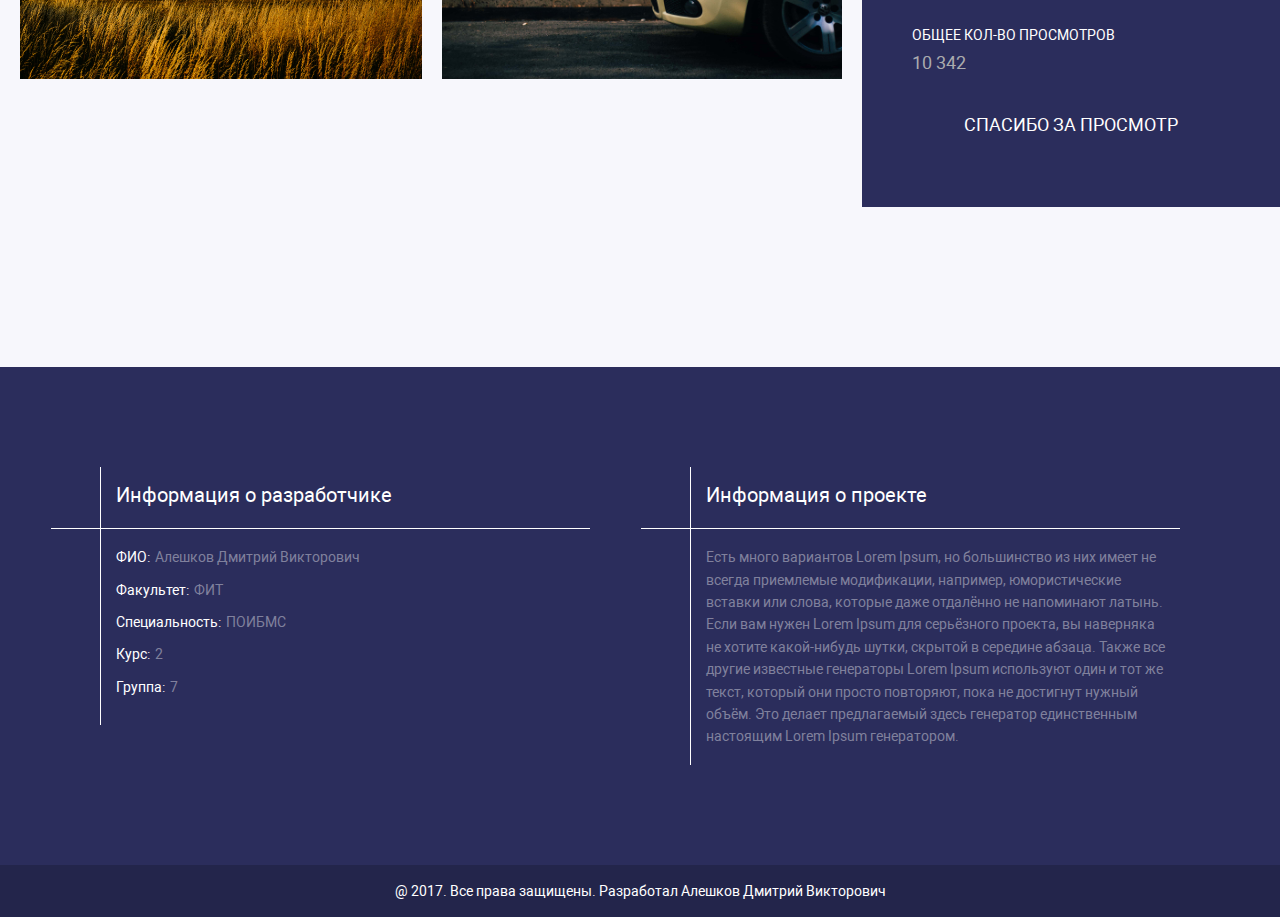
==== commit 6a77cdb7: "fix v. 1.1" ====
--- a/portfolio.html
+++ b/portfolio.html
@@ -84,28 +84,28 @@
                     <div class="portfolio-card">
                         <img class="portfolio-card__img img-responsive" src="images/fashion-thumb.jpg"/>
                         <div class="portfolio-card__cover">
-                            <a class="portfolio-card__link" href="photography/images/ashion-thumb.jpg" target="_blank"></a>
+                            <a class="portfolio-card__link" href="images/ashion-thumb.jpg" target="_blank"></a>
                             <!--<h4 class="portfolio-card__title">Мода</h4>-->
                         </div>
                     </div>
                     <div class="portfolio-card">
                         <img class="portfolio-card__img img-responsive" src="images/tower-thumb.jpg"/>
                         <div class="portfolio-card__cover">
-                            <a class="portfolio-card__link" href="photography/images/tower-thumb.jpg" target="_blank"></a>
+                            <a class="portfolio-card__link" href="images/tower-thumb.jpg" target="_blank"></a>
                             <!--<h4 class="portfolio-card__title">Башни</h4>-->
                         </div>
                     </div>
                     <div class="portfolio-card">
                         <img class="portfolio-card__img img-responsive" src="images/nature-thumb.jpg"/>
                         <div class="portfolio-card__cover">
-                            <a class="portfolio-card__link" href="photography/images/nature-thumb.jpg" target="_blank"></a>
+                            <a class="portfolio-card__link" href="images/nature-thumb.jpg" target="_blank"></a>
                             <!--<h4 class="portfolio-card__title">Природа</h4>-->
                         </div>
                     </div>
                     <div class="portfolio-card">
                         <img class="portfolio-card__img img-responsive" src="images/auto-thumb.jpg"/>
                         <div class="portfolio-card__cover">
-                            <a class="portfolio-card__link" href="photography/images/auto-thumb.jpg" target="_blank"></a>
+                            <a class="portfolio-card__link" href="images/auto-thumb.jpg" target="_blank"></a>
                             <!--<h4 class="portfolio-card__title">Авто</h4>-->
                         </div>
                     </div>
